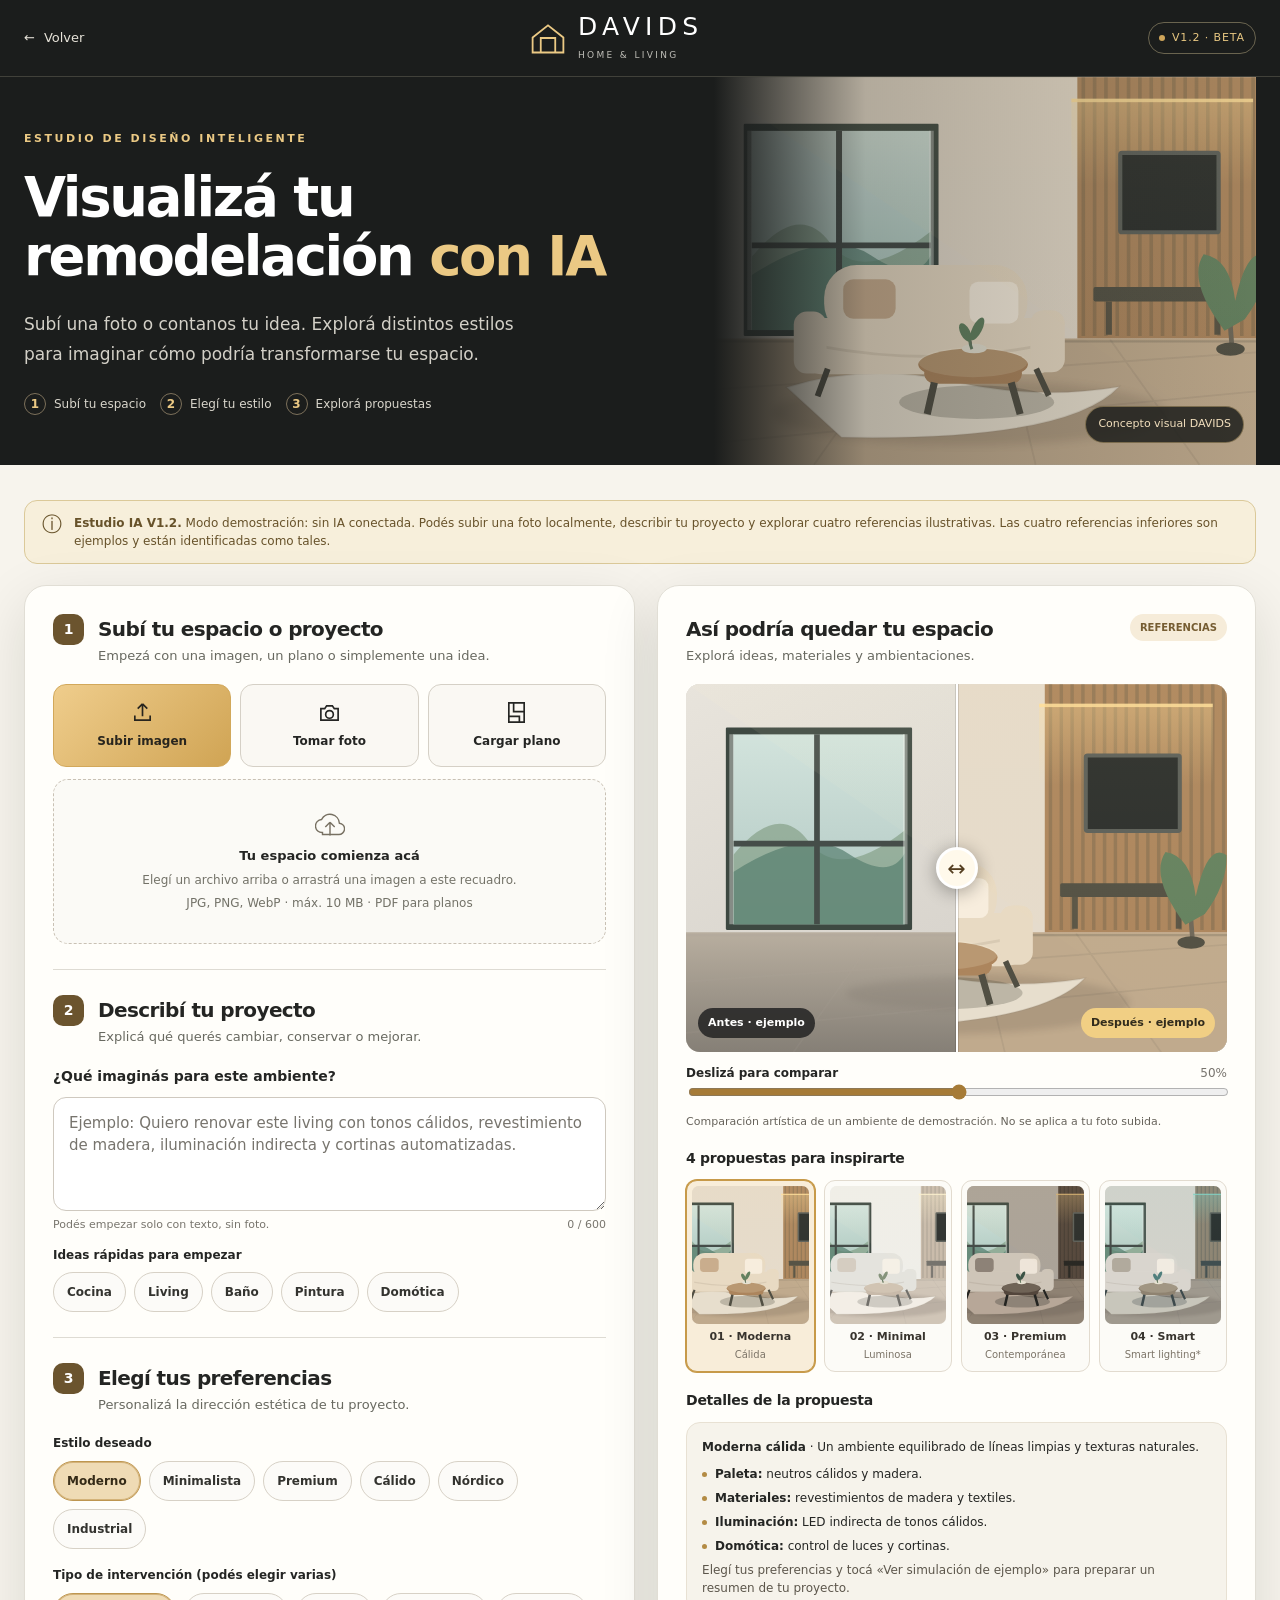
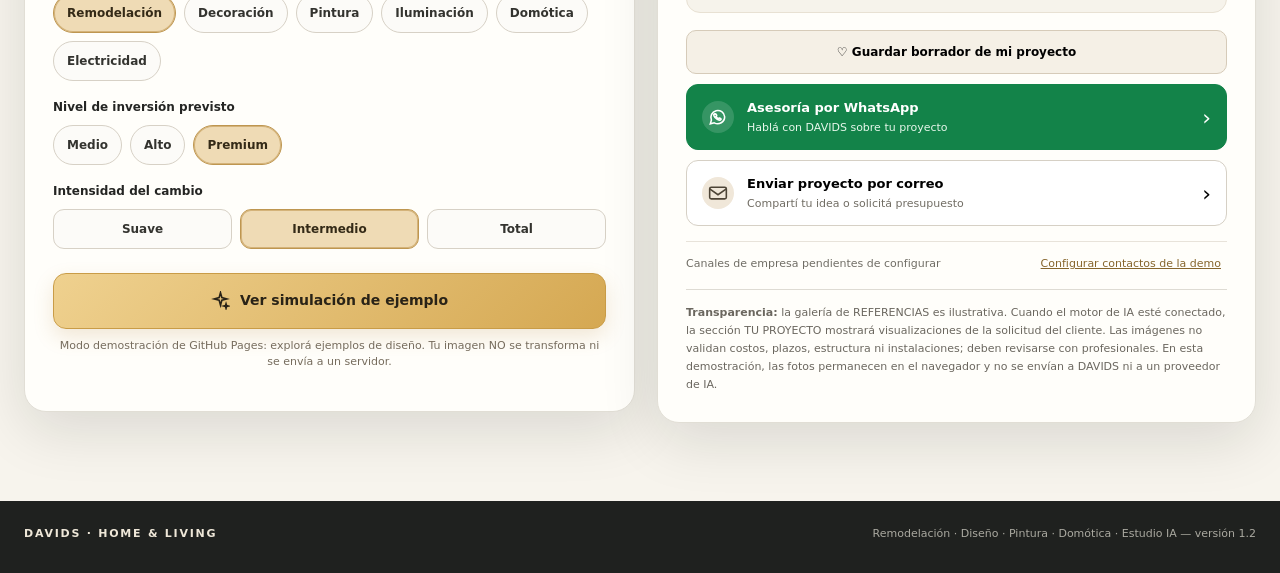
==== estudio-ia.html @ a24ab08e "Deploy DAVIDS Home & Living V1.2 static demo for GitHub Pages" ====
<!doctype html>
<html lang="es-AR">
<head>
  <meta charset="utf-8">
  <meta name="viewport" content="width=device-width,initial-scale=1,viewport-fit=cover">
  <meta name="theme-color" content="#191a19">
  <meta name="description" content="DAVIDS Estudio IA: prototipo interactivo para imaginar la remodelación de tu hogar, con referencias antes y después y consultas personalizadas.">
  <title>DAVIDS · Estudio IA — Visualizá tu remodelación</title>
  <link rel="stylesheet" href="studio-live.css">
  <style>
  :root{--night:#1b1d1c;--night2:#292b29;--gold:#cfa55a;--gold2:#ebc984;--cream:#f7f4ed;--paper:#fffefa;--ink:#242523;--muted:#686960;--line:#dedbd3;--wa:#138349;--radius:20px;--shadow:0 18px 58px rgba(20,21,19,.12)}
  *[hidden]{display:none!important}*{box-sizing:border-box}html{scroll-behavior:smooth;scroll-padding-top:90px}body{margin:0;background:var(--cream);color:var(--ink);font:15px/1.5 ui-sans-serif,system-ui,-apple-system,"Segoe UI",sans-serif}h1,h2,h3,h4,p{margin-top:0}h1,h2{line-height:1.1;letter-spacing:-.042em}button,input,textarea{font:inherit}button{cursor:pointer}button:disabled{opacity:.5;cursor:not-allowed}a{color:inherit}img{max-width:100%}*:focus-visible{outline:3px solid #a7752b;outline-offset:3px}.skip{position:absolute;left:12px;top:-90px;background:#fff;padding:10px;z-index:200}.skip:focus{top:10px}.shell{width:min(1400px,calc(100% - 48px));margin:0 auto}.top{background:var(--night);color:#fff;border-bottom:1px solid #41413a;position:relative;z-index:12}.top-inner{display:flex;justify-content:space-between;align-items:center;gap:24px;min-height:76px}.back{display:inline-flex;align-items:center;gap:9px;color:#e7e3d9;text-decoration:none;font-size:13px;min-height:44px}.back:hover{color:#fff}.wordmark{display:flex;align-items:center;gap:11px}.wordmark svg{width:38px;fill:none;stroke:var(--gold2);stroke-width:2}.wordmark strong{font-size:25px;letter-spacing:.21em;line-height:1;font-weight:500}.wordmark small{display:block;font-size:9px;letter-spacing:.26em;margin-top:7px;color:#bfbeb8}.status{display:flex;align-items:center;gap:7px;font-size:11px;letter-spacing:.08em;text-transform:uppercase;border:1px solid #6a644f;border-radius:100px;padding:7px 10px;color:#e9c882}.status i{width:6px;height:6px;border-radius:50%;background:var(--gold)}
  .hero{background:var(--night);color:#fff;overflow:hidden}.hero-grid{min-height:315px;display:grid;grid-template-columns:minmax(0,1fr) minmax(330px,.82fr);align-items:stretch;gap:30px}.hero-copy{padding:54px 0 50px;position:relative;z-index:1}.eyebrow{font-size:11px;font-weight:750;letter-spacing:.23em;text-transform:uppercase;color:var(--gold2);margin:0 0 20px}.hero h1{font-size:clamp(38px,4.25vw,68px);font-weight:700;max-width:740px;margin:0 0 23px}.hero h1 span{color:var(--gold2)}.hero p.lead{font-size:17px;line-height:1.75;max-width:530px;color:#d3d0c7;margin-bottom:23px}.hero-steps{display:flex;gap:14px;flex-wrap:wrap;color:#d9d6cc;font-size:12px}.hero-steps span{display:inline-flex;align-items:center;gap:8px}.hero-steps b{width:22px;height:22px;display:inline-grid;place-items:center;border:1px solid #7d715b;border-radius:50%;color:var(--gold2)}.hero-art{position:relative;min-height:290px;isolation:isolate}.hero-art::before{content:"";position:absolute;inset:0;background:linear-gradient(90deg,var(--night) 0%,rgba(27,29,28,.2) 28%,transparent 100%);z-index:2;pointer-events:none}.hero-art img{width:100%;height:100%;object-fit:cover;display:block;opacity:.93}.hero-art-label{z-index:3;position:absolute;right:12px;bottom:22px;background:rgba(29,30,28,.85);padding:9px 12px;font-size:11px;color:#f2dfbd;border:1px solid rgba(235,201,132,.4);border-radius:50px}
  .main{padding:35px 0 78px}.demo-strip{display:flex;gap:12px;align-items:flex-start;border:1px solid #dbc999;background:#f7efdb;padding:13px 17px;border-radius:13px;font-size:12px;color:#67522a;margin-bottom:21px}.demo-strip strong{display:inline}.demo-strip .icon{font-size:20px;line-height:1}.board{display:grid;grid-template-columns:minmax(0,1.01fr) minmax(0,.99fr);align-items:start;gap:22px}.panel{background:var(--paper);border:1px solid #e1ded5;border-radius:22px;box-shadow:var(--shadow);padding:28px}.panel-head{display:flex;align-items:flex-start;gap:14px;margin-bottom:19px}.step-no{width:31px;height:31px;border-radius:10px;background:#6b542e;color:#fff;display:grid;place-items:center;font-size:14px;font-weight:750;flex:none}.panel-title{font-size:20px;line-height:1.2;letter-spacing:-.03em;margin:3px 0 5px}.muted{color:var(--muted);font-size:13px}.section-separator{border:0;border-top:1px solid var(--line);margin:25px 0}.field-label{font-weight:750;display:block;margin:0 0 10px;font-size:14px}.upload-actions{display:grid;grid-template-columns:repeat(3,minmax(0,1fr));gap:9px}.up{position:relative;display:flex;flex-direction:column;justify-content:center;align-items:center;gap:8px;padding:14px 8px;min-height:83px;border:1px solid #d5d0c6;border-radius:13px;background:#faf8f3;font-size:12px;font-weight:700;text-align:center;cursor:pointer}.up svg{width:23px;height:23px;stroke:currentColor;fill:none;stroke-width:1.75}.up.primary{background:linear-gradient(135deg,#efcd8c,#d0a454);border-color:#d2a85a;color:#28251e}.up:hover{border-color:#ab8b52;box-shadow:0 2px 12px rgba(108,80,42,.12)}.visually-hidden{position:absolute!important;width:1px;height:1px;padding:0;margin:-1px;border:0;overflow:hidden;clip:rect(0,0,0,0);white-space:nowrap}.file-spot{margin-top:12px;display:flex;align-items:center;justify-content:center;flex-direction:column;min-height:165px;border:1.5px dashed #c9c1b4;border-radius:15px;background:#fbfaf6;position:relative;overflow:hidden;text-align:center;padding:18px;gap:5px}.file-spot.drag{background:#f7ecd1;border-color:#b18b4a}.file-spot svg{width:30px;height:30px;stroke:#777062;fill:none;stroke-width:1.5}.file-spot strong{font-size:13px}.file-spot span{font-size:12px;color:#737268}.file-spot.has-image{padding:0;max-height:270px}.file-spot img{width:100%;height:100%;min-height:165px;max-height:270px;object-fit:contain;background:#ede8dc}.image-tools{display:flex;gap:10px;margin-top:9px;flex-wrap:wrap}.link-btn{background:none;border:0;padding:5px 0;text-decoration:underline;text-underline-offset:3px;font-size:12px;color:#6e542a}.file-note{font-size:12px;color:#4e6452;overflow-wrap:anywhere;margin-top:8px}.brief textarea{display:block;width:100%;min-height:114px;resize:vertical;border:1px solid #cfc9bf;border-radius:13px;padding:14px 15px;background:#fff;color:#272723}.brief textarea::placeholder{color:#77746d}.textarea-foot{display:flex;justify-content:space-between;gap:10px;margin-top:6px;color:#78756d;font-size:11px}.chips{display:flex;flex-wrap:wrap;gap:8px}.chip{border:1px solid #d7d1c6;background:#fcfbf8;color:#33332f;border-radius:99px;min-height:40px;padding:8px 13px;font-size:12px;font-weight:650;transition:background .15s ease,border .15s ease}.chip:hover{border-color:#ba9558}.chip[aria-pressed="true"]{border-color:#be9650;background:#efdbb5;color:#342a17;box-shadow:inset 0 0 0 1px #d4b37a}.suggest{margin:13px 0 0}.suggest p{font-size:12px;font-weight:700;margin:0 0 8px}.options-field{margin-top:17px}.options-field:first-of-type{margin-top:0}.label-mini{display:block;font-size:12px;font-weight:750;margin-bottom:9px}.intensity{display:grid;grid-template-columns:repeat(3,minmax(0,1fr));gap:8px}.intensity .chip{border-radius:11px}.action-cta{display:flex;align-items:center;justify-content:center;gap:10px;width:100%;margin-top:24px;min-height:56px;background:linear-gradient(135deg,#efd18f 0%,#d5a852 100%);border:1px solid #c99c47;border-radius:13px;color:#292317;font-size:14px;font-weight:850;box-shadow:0 8px 20px rgba(179,130,53,.18)}.action-cta:hover{filter:brightness(1.035)}.action-cta svg{width:19px;height:19px;stroke:currentColor;fill:none;stroke-width:2}.below-cta{font-size:11px;color:#766c5d;text-align:center;margin:9px 0 0}.form-alert{font-size:12px;color:#994c31;margin:10px 0 0;min-height:0}.right-col{position:relative}.results{position:sticky;top:18px}.results .panel-head{justify-content:space-between}.result-tag{font-size:10px;font-weight:750;color:#765d32;background:#f6ecd9;padding:6px 10px;border-radius:90px;white-space:nowrap}.compare{--split:50%;position:relative;height:auto;aspect-ratio:1.47;background:#cfcac1;border-radius:14px;overflow:hidden;user-select:none;touch-action:pan-y}.compare img{width:100%;height:100%;object-fit:cover;position:absolute;inset:0}.compare img.after{clip-path:inset(0 0 0 var(--split))}.compare .line{position:absolute;inset:0 auto 0 var(--split);width:2px;background:#fff;transform:translateX(-1px);box-shadow:0 0 0 1px rgba(0,0,0,.12)}.compare .knob{width:42px;height:42px;border:3px solid #fff;background:#fff9eb;color:#543e20;border-radius:50%;display:grid;place-items:center;position:absolute;top:50%;left:var(--split);transform:translate(-50%,-50%);font-size:22px;box-shadow:0 3px 18px #0005;pointer-events:none}.compare .tag{position:absolute;bottom:14px;z-index:2;font-size:11px;font-weight:750;padding:7px 10px;border-radius:40px;background:#242424dd;color:white}.compare .tag.before{left:12px}.compare .tag.aftertag{right:12px;background:#f1cf84;color:#312b1c}.range-label{font-size:12px;font-weight:750;display:flex;justify-content:space-between;margin-top:12px}.range-label span{font-weight:450;color:#77736d}.range{width:100%;accent-color:#a67b37;cursor:ew-resize}.samples-note{font-size:11px;color:#67635b;margin:7px 0 18px}.variants{display:grid;grid-template-columns:repeat(4,minmax(0,1fr));gap:9px}.variant{padding:5px 5px 9px;background:#fcfbf7;border:1.5px solid #e2dbcf;border-radius:11px;min-width:0;cursor:pointer;text-align:center;color:#38342e}.variant[aria-pressed="true"]{border-color:#c79a49;background:#f8edd9;box-shadow:0 0 0 1px #c79a49}.variant img{width:100%;aspect-ratio:1.3;object-fit:cover;border-radius:7px;display:block;margin-bottom:7px}.variant strong{display:block;font-size:11px;line-height:1.1}.variant small{display:block;font-size:10px;color:#7c7468;margin-top:4px}.subhead{margin:18px 0 11px;font-size:14px;font-weight:800;letter-spacing:-.02em}.detailbox{background:#f6f3eb;border:1px solid #e8e1d3;border-radius:14px;padding:15px}.detailbox p{font-size:12px;margin:0 0 8px}.detailbox p:last-child{margin-bottom:0}.detailbox b{font-weight:800}.detailbox ul{list-style:none;padding:0;margin:9px 0 0}.detailbox li{display:flex;gap:8px;font-size:12px;margin:6px 0}.detailbox li i{width:5px;height:5px;background:#b38b44;border-radius:50%;margin-top:7px;flex:none}.summary{font-size:12px;line-height:1.5;color:#5c564b;margin:9px 0 0;white-space:pre-wrap;overflow-wrap:anywhere}.stacked-cta{display:grid;gap:10px;margin-top:17px}.contact-link{display:flex;align-items:center;text-align:left;justify-content:space-between;width:100%;border:1px solid #d6d0c5;border-radius:12px;background:#fff;padding:13px 15px;text-decoration:none;min-height:59px;gap:12px}.contact-link .left{display:flex;align-items:center;gap:13px}.contact-link .circle{width:32px;height:32px;flex:none;display:grid;place-items:center;border-radius:50%;background:#f0e7d9;color:#4d4436}.contact-link .circle svg{width:20px;height:20px;stroke:currentColor;fill:none;stroke-width:1.9}.contact-link strong{font-size:13px;display:block}.contact-link small{display:block;color:#716d64;font-size:11px;margin-top:2px}.contact-link .arrow{font-size:22px}.contact-link.whatsapp{background:var(--wa);color:white;border-color:var(--wa)}.contact-link.whatsapp .circle{background:#ffffff26;color:#fff}.contact-link.whatsapp small{color:#e7f7eb}.contact-link:hover{filter:brightness(.98)}.save-btn{display:flex;align-items:center;justify-content:center;min-height:44px;background:#f5f0e6;border:1px solid #d6cbb9;border-radius:10px;font-size:12px;font-weight:750}.save-btn:hover{background:#eee7d9}.legal{font-size:11px;line-height:1.65;color:#6b675f;margin:15px 0 0;padding-top:14px;border-top:1px solid var(--line)}.contact-prompt{border-top:1px solid #e8e3da;margin-top:15px;padding-top:13px;display:flex;justify-content:space-between;gap:10px;align-items:center}.contact-prompt span{font-size:11px;color:#706d65}.contact-prompt button{border:0;background:none;color:#86652c;text-decoration:underline;font-size:11px;white-space:nowrap}.footer{background:#1f211f;color:#aaa9a0;padding:25px 0 30px}.footer .shell{display:flex;align-items:center;justify-content:space-between;gap:15px;font-size:11px}.footer strong{color:#eee7d8;letter-spacing:.16em}.mcta{display:none}.toast{position:fixed;bottom:24px;left:50%;transform:translateX(-50%);background:#202321;color:#fff;box-shadow:0 10px 38px #0003;z-index:90;border-radius:10px;padding:13px 18px;font-size:12px;max-width:min(440px,90vw)}.toast[hidden]{display:none}.modal{width:min(490px,calc(100vw - 32px));border:0;border-radius:20px;box-shadow:0 30px 90px #0007;padding:28px;background:#fffdf8;color:#292925}.modal::backdrop{background:rgba(10,10,10,.65)}.modal h2{font-size:23px;margin-bottom:10px}.modal p{font-size:13px;color:#625f58}.modal label{display:block;font-size:12px;font-weight:700;margin-top:15px}.modal input{width:100%;padding:11px 12px;border:1px solid #c9c2b8;border-radius:9px;margin-top:6px;min-height:44px}.modal-actions{display:flex;justify-content:flex-end;gap:10px;margin-top:20px}.modal-actions button{border:1px solid #d5cfbf;background:#fff;padding:10px 14px;border-radius:9px;min-height:44px}.modal-actions .confirm{background:#252822;color:white;border-color:#252822}.dialog-error{min-height:18px;color:#ab392f!important;font-size:12px!important;margin:7px 0 0}
  @media(min-width:1200px){.results{top:22px}}
  @media(max-width:1050px){.shell{width:min(100% - 36px,940px)}.hero-grid{grid-template-columns:minmax(0,1.2fr) minmax(250px,.8fr)}.board{grid-template-columns:minmax(0,1fr) minmax(0,1fr);gap:14px}.panel{padding:20px}.upload-actions{gap:6px}.up{padding:10px 4px}.variants{gap:5px}.variant strong{font-size:10px}}
  @media(max-width:780px){.top-inner{min-height:68px}.wordmark strong{font-size:20px}.wordmark svg{width:30px}.status{font-size:9px}.hero-grid{grid-template-columns:minmax(0,1fr);gap:0;position:relative;min-height:345px}.hero-copy{padding:43px 0 31px;max-width:550px;min-height:315px}.hero-art{position:absolute;inset:0 -24px 0 31%;opacity:.24}.hero-art::before{background:linear-gradient(90deg,#1b1d1c 0%,rgba(27,29,28,.08) 65%)}.hero-art-label{display:none}.hero h1{font-size:clamp(37px,8vw,53px)}.hero p.lead{font-size:15px;max-width:450px}.board{grid-template-columns:1fr}.results{position:static}.panel{padding:22px}.main{padding-top:21px}.file-spot{min-height:140px}}
  @media(max-width:460px){.shell{width:calc(100% - 26px)}.top-inner{gap:8px}.back{font-size:11px;gap:4px}.back span{display:none}.wordmark strong{font-size:18px;letter-spacing:.14em}.wordmark small{font-size:7px}.wordmark svg{width:28px}.status{padding:6px 7px}.hero-grid{min-height:300px}.hero-copy{padding:33px 0 23px;min-height:300px}.hero h1{font-size:39px;max-width:330px;margin-bottom:16px}.hero p.lead{font-size:13px;line-height:1.65;max-width:300px}.hero-steps{font-size:10px;gap:8px}.hero-steps b{width:19px;height:19px}.hero-art{inset:0 -20px 0 22%;opacity:.18}.panel{padding:17px;border-radius:17px}.panel-title{font-size:18px}.up{font-size:10.5px;min-height:73px}.up svg{width:20px;height:20px}.chip{font-size:11.5px;padding:8px 12px}.variants{grid-template-columns:repeat(4,1fr)}.variant{padding:4px 3px 7px}.variant strong{font-size:9px;letter-spacing:-.02em}.variant small{font-size:9px}.compare{aspect-ratio:1.36}.mcta{display:flex;position:fixed;z-index:31;bottom:0;left:0;right:0;background:#fcfaf5;box-shadow:0 -5px 26px #0002;border-top:1px solid #e4ded2;padding:10px max(13px,env(safe-area-inset-left)) calc(10px + env(safe-area-inset-bottom));gap:10px}.mcta button{flex:1;border-radius:10px;min-height:46px;display:flex;align-items:center;justify-content:center;gap:8px;font-size:12px;font-weight:800;border:1px solid #d1c8b9;background:#fff}.mcta button:first-child{background:#118447;border-color:#118447;color:white}.main{padding-bottom:128px}.footer{padding-bottom:100px}.footer .shell{display:block}.footer span{display:block;margin-top:7px}}
  @media(prefers-reduced-motion:reduce){*,*::before,*::after{scroll-behavior:auto!important;transition:none!important;animation:none!important}}
  </style>
</head>
<body>
<a class="skip" href="#contenido">Saltar al contenido</a>
<header class="top"><div class="shell top-inner">
  <a href="./index.html" class="back" aria-label="Volver a DAVIDS inicio">← <span>Volver</span></a>
  <div class="wordmark" aria-label="DAVIDS Home & Living"><svg viewBox="0 0 42 42" aria-hidden="true"><path d="M4 20.5 21 7l17 13.5V37H4Z"/><path d="M29 37V21H13v16"/></svg><div><strong>DAVIDS</strong><small>HOME & LIVING</small></div></div>
  <span class="status"><i></i> V1.2 · BETA</span>
</div></header>
<section class="hero" aria-labelledby="hero-title"><div class="shell hero-grid">
  <div class="hero-copy"><p class="eyebrow">Estudio de diseño inteligente</p><h1 id="hero-title">Visualizá tu remodelación <span>con IA</span></h1><p class="lead">Subí una foto o contanos tu idea. Explorá distintos estilos para imaginar cómo podría transformarse tu espacio.</p><div class="hero-steps"><span><b>1</b> Subí tu espacio</span><span><b>2</b> Elegí tu estilo</span><span><b>3</b> Explorá propuestas</span></div></div>
  <div class="hero-art"><img id="hero-room" alt="Ilustración conceptual de un living remodelado" width="950" height="650"><span class="hero-art-label">Concepto visual DAVIDS</span></div>
</div></section>
<main id="contenido" class="shell main">
  <div class="demo-strip" role="note"><span class="icon" aria-hidden="true">ⓘ</span><div><strong>Estudio IA V1.2.</strong> <span id="service-state">Comprobando si el motor de generación está disponible…</span> Las cuatro referencias inferiores son ejemplos y están identificadas como tales.</div></div>
  <div class="board">
   <section class="panel" aria-labelledby="upload-title">
    <div class="panel-head"><span class="step-no">1</span><div><h2 class="panel-title" id="upload-title">Subí tu espacio o proyecto</h2><p class="muted" style="margin:0">Empezá con una imagen, un plano o simplemente una idea.</p></div></div>
    <div class="upload-actions">
      <label class="up primary" for="file-photo"><svg viewBox="0 0 24 24" aria-hidden="true"><path d="M12 16V3m0 0L7 8m5-5 5 5M4 15v5h16v-5"/></svg>Subir imagen</label>
      <label class="up" for="file-camera"><svg viewBox="0 0 24 24" aria-hidden="true"><path d="M3 8h4l2-3h6l2 3h4v12H3z"/><circle cx="12" cy="14" r="4"/></svg>Tomar foto</label>
      <label class="up" for="file-plan"><svg viewBox="0 0 24 24" aria-hidden="true"><path d="M4 2v20h16V2H4zM9 2v9h11M4 16h11v6"/></svg>Cargar plano</label>
    </div>
    <input class="visually-hidden" type="file" id="file-photo" accept="image/jpeg,image/png,image/webp,image/heic,image/heif">
    <input class="visually-hidden" type="file" id="file-camera" accept="image/*" capture="environment">
    <input class="visually-hidden" type="file" id="file-plan" accept="application/pdf,image/*">
    <div class="file-spot" id="file-spot" aria-live="polite"><svg viewBox="0 0 32 32" aria-hidden="true"><path d="M8 23a7 7 0 0 1-.9-14A10 10 0 0 1 26 13a6 6 0 0 1-1 12H8Z"/><path d="M16 26V12m0 0-5 5m5-5 5 5"/></svg><strong>Tu espacio comienza acá</strong><span>Elegí un archivo arriba o arrastrá una imagen a este recuadro.</span><span>JPG, PNG, WebP · máx. 10 MB · PDF para planos</span></div>
    <div class="image-tools" id="image-tools" hidden><button type="button" class="link-btn" id="clear-file">Quitar archivo</button></div><p class="file-note" id="file-note" aria-live="polite"></p>
    <hr class="section-separator">
    <div class="panel-head"><span class="step-no">2</span><div><h2 class="panel-title" id="brief-title">Describí tu proyecto</h2><p class="muted" style="margin:0">Explicá qué querés cambiar, conservar o mejorar.</p></div></div>
    <div class="brief"><label for="project-text" class="field-label">¿Qué imaginás para este ambiente?</label><textarea id="project-text" maxlength="600" placeholder="Ejemplo: Quiero renovar este living con tonos cálidos, revestimiento de madera, iluminación indirecta y cortinas automatizadas."></textarea><div class="textarea-foot"><span>Podés empezar solo con texto, sin foto.</span><span id="char-count">0 / 600</span></div></div>
    <div class="suggest"><p>Ideas rápidas para empezar</p><div class="chips" id="ideas"><button class="chip" type="button" data-idea="Quiero renovar mi cocina con mejores materiales y terminaciones.">Cocina</button><button class="chip" type="button" data-idea="Quiero transformar mi living en un espacio elegante y cálido.">Living</button><button class="chip" type="button" data-idea="Quiero modernizar el baño con revestimientos y nueva iluminación.">Baño</button><button class="chip" type="button" data-idea="Quiero repintar el ambiente y elegir una paleta más sofisticada.">Pintura</button><button class="chip" type="button" data-idea="Quiero integrar iluminación inteligente, cortinas y controles de domótica.">Domótica</button></div></div>
    <hr class="section-separator">
    <div class="panel-head"><span class="step-no">3</span><div><h2 class="panel-title" id="prefs-title">Elegí tus preferencias</h2><p class="muted" style="margin:0">Personalizá la dirección estética de tu proyecto.</p></div></div>
    <div class="options-field"><span class="label-mini" id="style-label">Estilo deseado</span><div class="chips" id="styles" role="group" aria-labelledby="style-label"><button class="chip" type="button" data-value="Moderno" aria-pressed="true">Moderno</button><button class="chip" type="button" data-value="Minimalista" aria-pressed="false">Minimalista</button><button class="chip" type="button" data-value="Premium" aria-pressed="false">Premium</button><button class="chip" type="button" data-value="Cálido" aria-pressed="false">Cálido</button><button class="chip" type="button" data-value="Nórdico" aria-pressed="false">Nórdico</button><button class="chip" type="button" data-value="Industrial" aria-pressed="false">Industrial</button></div></div>
    <div class="options-field"><span class="label-mini" id="intervention-label">Tipo de intervención (podés elegir varias)</span><div class="chips" id="interventions" role="group" aria-labelledby="intervention-label"><button class="chip" type="button" aria-pressed="true">Remodelación</button><button class="chip" type="button" aria-pressed="false">Decoración</button><button class="chip" type="button" aria-pressed="false">Pintura</button><button class="chip" type="button" aria-pressed="false">Iluminación</button><button class="chip" type="button" aria-pressed="false">Domótica</button><button class="chip" type="button" aria-pressed="false">Electricidad</button></div></div>
    <div class="options-field"><span class="label-mini" id="budget-label">Nivel de inversión previsto</span><div class="chips" id="budgets" role="group" aria-labelledby="budget-label"><button class="chip" type="button" aria-pressed="false">Medio</button><button class="chip" type="button" aria-pressed="false">Alto</button><button class="chip" type="button" aria-pressed="true">Premium</button></div></div>
    <div class="options-field"><span class="label-mini" id="intensity-label">Intensidad del cambio</span><div class="intensity" id="intensities" role="group" aria-labelledby="intensity-label"><button class="chip" type="button" aria-pressed="false">Suave</button><button class="chip" type="button" aria-pressed="true">Intermedio</button><button class="chip" type="button" aria-pressed="false">Total</button></div></div>
    <div class="live-controls" id="live-controls" hidden>
       <div class="live-options"><label for="num-variants" class="field-label">Cantidad de conceptos a generar</label><select id="num-variants" aria-describedby="generation-cost"><option value="1">1 propuesta</option><option value="2" selected>2 propuestas</option><option value="3">3 propuestas</option><option value="4">4 propuestas</option></select><p class="muted" id="generation-cost">Cada propuesta genera un consumo facturable de IA. Máximo 4.</p></div>
       <label class="consent-option"><input id="preserve" type="checkbox" checked> Conservar paredes, puertas, ventanas y distribución del espacio.</label>
       <label class="consent-option"><input id="ai-consent" type="checkbox"> Acepto que mi foto o descripción se envíe al servicio de IA para crear visualizaciones conceptuales. Las imágenes no se almacenan en DAVIDS.</label>
      </div>
      <button class="action-cta" type="button" id="generate"><svg viewBox="0 0 24 24" aria-hidden="true"><path d="m12 2 1.7 6.3L20 10l-6.3 1.7L12 18l-1.7-6.3L4 10l6.3-1.7L12 2zm7 14 .7 2.3L22 19l-2.3.7L19 22l-.7-2.3L16 19l2.3-.7L19 16z"/></svg>Ver simulación de ejemplo</button>
    <p class="below-cta" id="mode-hint">Mientras no haya un motor habilitado, este botón solo muestra ejemplos de diseño.</p><div id="generation-status" class="generation-status" role="status" aria-live="polite"></div><button type="button" class="cancel-generation" id="cancel-generation" hidden>Cancelar generación</button><p class="form-alert" id="form-alert" role="alert"></p>
   </section>
   <aside class="right-col" aria-label="Propuestas de diseño de DAVIDS">
    <section class="panel live-result" id="ai-result-panel" aria-labelledby="ai-result-title" hidden>
     <div class="panel-head live-head"><div><p class="eyebrow live-eyebrow">TU PROYECTO, VISUALIZADO</p><h2 class="panel-title" id="ai-result-title">Propuesta creada con IA</h2><p class="muted">Visualización conceptual basada en tu solicitud. Revisá su viabilidad con el equipo DAVIDS.</p></div><span class="result-tag live-tag">GENERACIÓN IA</span></div>
     <div class="live-compare" id="live-compare" hidden><img id="real-before" alt="Fotografía original del ambiente"/><img class="live-after" id="real-after" alt="Propuesta conceptual para el ambiente"/><span class="live-line" aria-hidden="true"></span><span class="live-knob" aria-hidden="true">↔</span><span class="tag before">Tu foto</span><span class="tag aftertag">Idea IA</span></div>
     <div class="live-single" id="live-single" hidden><img id="real-only" alt="Diseño conceptual generado desde la descripción"/></div>
     <label id="live-range-label" class="range-label" for="live-range" hidden>Compará tu foto y el concepto <span id="live-range-val">50%</span></label><input class="range" type="range" id="live-range" min="0" max="100" value="50" hidden>
     <div class="live-gallery" id="live-gallery" aria-label="Variantes generadas"></div>
     <div class="live-actions"><a id="download-render" class="download-render" download="DAVIDS-propuesta.png" href="#" hidden>↓ Descargar propuesta</a><button id="reset-renders" type="button" class="link-btn">Borrar resultados de esta pantalla</button></div>
     <p class="legal">La IA puede alterar proporciones o inventar elementos. Este render es ilustrativo; no constituye un plano técnico ni una propuesta de obra aprobada.</p>
    </section>
    <section class="panel results" id="resultados" aria-labelledby="result-title">
      <div class="panel-head"><div><h2 class="panel-title" id="result-title">Así podría quedar tu espacio</h2><p class="muted" style="margin:0">Explorá ideas, materiales y ambientaciones.</p></div><span class="result-tag">REFERENCIAS</span></div>
      <div class="compare" id="compare"><img id="before-room" alt="Ejemplo ilustrado de ambiente sin renovar" width="950" height="650"><img class="after" id="after-room" alt="Ejemplo ilustrado de una propuesta de remodelación" width="950" height="650"><span class="line" aria-hidden="true"></span><span class="knob" aria-hidden="true">↔</span><span class="tag before">Antes · ejemplo</span><span class="tag aftertag">Después · ejemplo</span></div>
      <label class="range-label" for="comparison">Deslizá para comparar <span id="range-value">50%</span></label><input class="range" type="range" id="comparison" min="5" max="95" value="50" aria-label="Comparar ambiente de referencia antes y después">
      <p class="samples-note">Comparación artística de un ambiente de demostración. No se aplica a tu foto subida.</p>
      <h3 class="subhead">4 propuestas para inspirarte</h3><div class="variants" id="variants"><button type="button" class="variant" aria-pressed="true" data-variant="0"><img class="var-img" alt="Living moderno cálido" width="200" height="138"><strong>01 · Moderna</strong><small>Cálida</small></button><button type="button" class="variant" aria-pressed="false" data-variant="1"><img class="var-img" alt="Living claro y minimalista" width="200" height="138"><strong>02 · Minimal</strong><small>Luminosa</small></button><button type="button" class="variant" aria-pressed="false" data-variant="2"><img class="var-img" alt="Living sofisticado de materiales oscuros" width="200" height="138"><strong>03 · Premium</strong><small>Contemporánea</small></button><button type="button" class="variant" aria-pressed="false" data-variant="3"><img class="var-img" alt="Living con iluminación y domótica" width="200" height="138"><strong>04 · Smart</strong><small>Smart lighting*</small></button></div>
      <h3 class="subhead">Detalles de la propuesta</h3><div class="detailbox" aria-live="polite"><p><strong id="variant-title">Moderna cálida</strong> · <span id="variant-description">Un ambiente equilibrado de líneas limpias y texturas naturales.</span></p><ul id="details"><li><i></i><span><b>Paleta:</b> neutros cálidos y madera.</span></li><li><i></i><span><b>Materiales:</b> revestimientos de madera y textiles.</span></li><li><i></i><span><b>Iluminación:</b> LED indirecta de tonos cálidos.</span></li><li><i></i><span><b>Domótica:</b> control de luces y cortinas.</span></li></ul><p class="summary" id="user-summary">Elegí tus preferencias y tocá «Ver simulación de ejemplo» para preparar un resumen de tu proyecto.</p></div>
      <div class="stacked-cta"><button class="save-btn" type="button" id="save-draft">♡ Guardar borrador de mi proyecto</button><button class="contact-link whatsapp" type="button" id="whatsapp"><span class="left"><span class="circle"><svg viewBox="0 0 24 24" aria-hidden="true"><path d="M20 11.7A8.4 8.4 0 0 1 7.5 19l-4.7 1.2 1.3-4.5A8.3 8.3 0 1 1 20 11.7Z"/><path d="M8.5 8.5c.3-.5.6-.5.9 0l1 1.4c.2.3.1.5-.2.8l-.5.5c.6 1.2 1.6 2.2 2.9 2.8l.6-.6c.2-.2.4-.2.7-.1l1.4.8c.5.3.5.6.2 1-1.1 1.3-2.5.7-4.1-.2-2-.9-3.6-2.6-4.3-4.5-.5-1.1-.2-1.7.4-2.1z"/></svg></span><span><strong>Asesoría por WhatsApp</strong><small>Hablá con DAVIDS sobre tu proyecto</small></span></span><span class="arrow">›</span></button><button class="contact-link" type="button" id="email"><span class="left"><span class="circle"><svg viewBox="0 0 24 24" aria-hidden="true"><rect x="2" y="5" width="20" height="14" rx="2"/><path d="m2 7 10 7 10-7"/></svg></span><span><strong>Enviar proyecto por correo</strong><small>Compartí tu idea o solicitá presupuesto</small></span></span><span class="arrow">›</span></button></div>
      <div class="contact-prompt"><span id="channels-status">Canales de empresa pendientes de configurar</span><button type="button" id="configure">Configurar contactos de la demo</button></div>
      <p class="legal"><strong>Transparencia:</strong> la galería de REFERENCIAS es ilustrativa. Cuando el motor de IA esté conectado, la sección TU PROYECTO mostrará visualizaciones de la solicitud del cliente. Las imágenes no validan costos, plazos, estructura ni instalaciones; deben revisarse con profesionales. En esta demostración, las fotos permanecen en el navegador y no se envían a DAVIDS ni a un proveedor de IA.</p>
   </section></aside>
  </div>
</main>
<footer class="footer"><div class="shell"><strong>DAVIDS · HOME & LIVING</strong><span>Remodelación · Diseño · Pintura · Domótica · Estudio IA — versión 1.2</span></div></footer>
<div class="mcta"><button id="mobile-wa" type="button">✆ WhatsApp</button><button id="mobile-email" type="button">✉ Correo</button></div>
<div class="toast" id="toast" role="status" aria-live="polite" hidden></div>
<dialog class="modal" id="contact-dialog" aria-labelledby="dialog-title"><form id="contact-form" method="dialog"><h2 id="dialog-title">Canales comerciales DAVIDS</h2><p>Para que ambos botones contacten directamente a la empresa, configurá sus datos oficiales. En la demo quedan guardados solo en este navegador, no en un servidor.</p><label for="config-phone">WhatsApp Business (código país, sin + ni espacios)<input id="config-phone" type="tel" inputmode="tel" autocomplete="off" placeholder="Ej.: 54911XXXXXXXX" maxlength="20"></label><label for="config-email">Correo empresarial<input id="config-email" type="email" autocomplete="off" placeholder="contacto@tuempresa.com"></label><p class="dialog-error" id="dialog-error" role="alert"></p><div class="modal-actions"><button type="button" id="cancel-config">Cancelar</button><button type="submit" class="confirm">Guardar contactos</button></div></form></dialog>
<script>
(function(){'use strict';
const $=id=>document.getElementById(id);
const initialContacts={whatsapp:'',email:''}; // Reemplazar por canales oficiales para producción.
let contacts={...initialContacts};try{contacts={...contacts,...JSON.parse(localStorage.getItem('davids-demo-contactos')||'{}')}}catch(e){}
const palette=[
 {title:'Moderna cálida',desc:'Un ambiente equilibrado de líneas limpias y texturas naturales.',wall:'#e5dbcc',wood:'#ac855d',floor:'#c0aa8d',sofa:'#e8dac3',detail:'#514f43',led:'#ffdf9a',carpet:'#e7decd',green:'#63815f',items:['Neutros cálidos, arena y roble','Revestimientos de madera y textiles','Luz indirecta cálida, regulable','Control de luces y cortinas']},
 {title:'Minimalismo luminoso',desc:'Blancos quebrados, pocos elementos y sensación de amplitud.',wall:'#efeee9',wood:'#c8baaa',floor:'#d0c5b7',sofa:'#e4e3dd',detail:'#716f6a',led:'#fdf2cf',carpet:'#f3eee6',green:'#86947c',items:['Marfil, piedra y gris suave','Madera clara y superficies continuas','Luz natural y perfiles LED ocultos','Escenas simples de iluminación']},
 {title:'Premium contemporánea',desc:'Contrastes profundos, piedra y una ambientación sofisticada.',wall:'#aaa39a',wood:'#53463c',floor:'#8f8273',sofa:'#cec5b8',detail:'#242421',led:'#d8b475',carpet:'#b7a798',green:'#3c5446',items:['Grafito, taupe y bronce','Piedra, metal cepillado y madera oscura','Apliques puntuales y luz de acento','Control central de escenas y clima']},
 {title:'Smart living',desc:'Una estética refinada con capas de iluminación automatizable.',wall:'#d5d2cb',wood:'#8f8371',floor:'#9f998e',sofa:'#d9d5ce',detail:'#3e4a4c',led:'#84d4c6',carpet:'#c8c6bb',green:'#507f7d',items:['Grises cálidos y petróleo','Paneles acústicos y acabados técnicos','Tiras LED regulables y escenas','Automatización de iluminación y cortinas']}
];
function roomSvg(idx,before=false){const p=palette[idx]||palette[0];const W=950,H=650;
const wall=before?'#e8e4dc':p.wall, floor=before?'#b8ae9f':p.floor, trim=before?'#c5bbb0':p.wood, sky=before?'#b0c7c2':'#a5c2b8';
const line=before?'#aba49b':p.detail;
return `<svg xmlns="http://www.w3.org/2000/svg" viewBox="0 0 ${W} ${H}" role="img">
<defs><linearGradient id="wall" x2="0.9" y2="1"><stop stop-color="${wall}"/><stop offset="1" stop-color="${before?'#d5d1ca':p.wall}"/></linearGradient><linearGradient id="glass" x2="0" y2="1"><stop stop-color="#d2e3dc"/><stop offset="1" stop-color="${sky}"/></linearGradient><linearGradient id="fl" x2="0" y2="1"><stop stop-color="${floor}"/><stop offset="1" stop-color="${before?'#857f76':p.floor}"/></linearGradient><linearGradient id="light" x2="0" y2="1"><stop stop-color="${before?'#fff2ce':p.led}" stop-opacity=".5"/><stop offset="1" stop-color="${before?'#fff2ce':p.led}" stop-opacity="0"/></linearGradient><filter id="shadow"><feGaussianBlur stdDeviation="7"/></filter></defs>
<rect width="950" height="650" fill="url(#wall)"/><path d="M0 0H950V439H0Z" fill="url(#wall)"/><path d="M0 438H950V650H0Z" fill="url(#fl)"/><path d="M0 443H950" stroke="${line}" opacity=".23" stroke-width="4"/>
<path d="M0 525L950 460M0 615L950 525M188 650L337 440M560 650L510 440M835 650L685 440" stroke="${line}" stroke-opacity=".10" stroke-width="3"/>
<rect x="70" y="78" width="327" height="356" rx="2" fill="#3d4841"/><rect x="83" y="90" width="301" height="334" fill="url(#glass)"/>
<path d="M83 302Q162 206 215 278T385 258V424H83Z" fill="#829d83" opacity=".65"/><path d="M83 332Q210 250 284 299T384 299V424H83Z" fill="#587f70" opacity=".7"/>
<path d="M230 90V424M83 282H384" stroke="#454d49" stroke-width="10"/><path d="M80 90V424M385 90V424" stroke="#eff2ee" stroke-opacity=".4" stroke-width="8"/>
${before?`<rect x="605" y="170" width="236" height="171" rx="4" fill="#efece5" stroke="#c2b9ac" stroke-width="7"/><path d="M658 301L715 225 762 258 786 236" fill="none" stroke="#d7cfbf" stroke-width="11"/><ellipse cx="530" cy="546" rx="250" ry="30" fill="#685f56" opacity=".15" filter="url(#shadow)"/><rect x="480" y="363" width="355" height="26" fill="#c3b7a5"/><path d="M499 385V485M814 385V485" stroke="#9c9385" stroke-width="10"/><path d="M0 0H950V650" fill="url(#light)" opacity=".18"/>`:''}
${before?'':`
<rect x="630" y="0" width="320" height="438" fill="${p.wood}"/><g stroke="${p.detail}" stroke-opacity=".28" stroke-width="6">${Array.from({length:17},(_,j)=>`<path d="M${640+j*19} 0V434"/>`).join('')}</g>
<rect x="620" y="36" width="305" height="6" fill="${p.led}" opacity=".87"/><path d="M620 42H925V180H620Z" fill="url(#light)" opacity=".64"/><rect x="702" y="127" width="165" height="133" rx="3" fill="#282c2b" stroke="#5a5e59" stroke-width="7"/>
<rect x="657" y="352" width="233" height="24" rx="3" fill="${p.detail}"/><path d="M683 376v56m182-56v56" stroke="${p.detail}" stroke-width="10" opacity=".9"/>
<ellipse cx="449" cy="563" rx="331" ry="54" fill="#302b26" opacity=".13" filter="url(#shadow)"/>
<path d="M142 520Q276 478 420 510T700 519Q613 611 234 604Z" fill="${p.carpet}" stroke="#8c8072" stroke-opacity=".18" stroke-width="3"/>
<rect x="205" y="315" width="341" height="120" rx="55" fill="${p.sofa}"/><rect x="169" y="404" width="422" height="94" rx="30" fill="${p.sofa}"/><path d="M196 451q190 35 365 0" stroke="#615344" stroke-width="5" opacity=".12" fill="none"/><rect x="154" y="393" width="55" height="104" rx="22" fill="${p.sofa}"/><rect x="551" y="391" width="58" height="104" rx="22" fill="${p.sofa}"/>
<rect x="237" y="339" width="88" height="66" rx="17" fill="${p.wood}" opacity=".52"/><rect x="449" y="343" width="82" height="70" rx="15" fill="#fff8eb" opacity=".65"/>
<path d="M211 489 194 535M561 489l21 45" stroke="${p.detail}" stroke-width="10"/>
<ellipse cx="461" cy="545" rx="130" ry="28" fill="${p.detail}" opacity=".28"/><rect x="373" y="479" width="164" height="35" rx="18" fill="${p.wood}"/><path d="M390 512 378 565m141-53 15 53" stroke="${p.detail}" stroke-width="12"/><ellipse cx="455" cy="482" rx="92" ry="27" fill="${p.wood}"/><ellipse cx="455" cy="478" rx="91" ry="25" fill="#fff4df" opacity=".16"/>
<ellipse cx="457" cy="455" rx="21" ry="8" fill="#e5e0d0"/><path d="M453 456q-6-14-2-26" stroke="#657b61" stroke-width="5"/><ellipse cx="442" cy="428" rx="8" ry="17" fill="${p.green}" transform="rotate(-28 442 428)"/><ellipse cx="462" cy="422" rx="8" ry="21" fill="${p.green}" transform="rotate(27 462 422)"/>
<path d="M890 460 885 391" stroke="#6e6759" stroke-width="8"/><path d="M877 425Q813 340 842 297Q886 304 895 375Q916 279 949 302Q951 352 911 406" fill="${p.green}"/><ellipse cx="887" cy="456" rx="24" ry="11" fill="${p.detail}"/>
<path d="M0 0H950V650" fill="url(#light)" opacity=".15"/>
`}
</svg>`}
function svgUrl(svg){return 'data:image/svg+xml;charset=utf-8,'+encodeURIComponent(svg)}
const beforeImg=svgUrl(roomSvg(0,true));const afterImgs=palette.map((_,i)=>svgUrl(roomSvg(i,false)));
$('hero-room').src=afterImgs[0];$('before-room').src=beforeImg;$('after-room').src=afterImgs[0];document.querySelectorAll('.var-img').forEach((el,i)=>el.src=afterImgs[i]);
let variant=0;function setVariant(i){variant=i;const p=palette[i];$('after-room').src=afterImgs[i];$('hero-room').src=afterImgs[i];$('variant-title').textContent=p.title;$('variant-description').textContent=p.desc;const names=['Paleta','Materiales','Iluminación','Domótica'];$('details').replaceChildren(...p.items.map((value,j)=>{const li=document.createElement('li');const dot=document.createElement('i');dot.setAttribute('aria-hidden','true');const span=document.createElement('span');const b=document.createElement('b');b.textContent=names[j]+': ';span.append(b,document.createTextNode(value+'.'));li.append(dot,span);return li}));document.querySelectorAll('#variants .variant').forEach((b,n)=>b.setAttribute('aria-pressed',String(n===i)))}
$('variants').addEventListener('click',e=>{const b=e.target.closest('[data-variant]');if(b)setVariant(Number(b.dataset.variant))});
$('comparison').addEventListener('input',e=>{const val=e.target.value;$('compare').style.setProperty('--split',val+'%');$('range-value').textContent=val+'%'});
function singleSelect(parent){parent.addEventListener('click',e=>{const b=e.target.closest('.chip');if(!b)return;parent.querySelectorAll('.chip').forEach(el=>el.setAttribute('aria-pressed',String(el===b)))})}
['styles','budgets','intensities'].forEach(id=>singleSelect($(id)));
$('interventions').addEventListener('click',e=>{const b=e.target.closest('.chip');if(b)b.setAttribute('aria-pressed',String(b.getAttribute('aria-pressed')!=='true'))});
$('ideas').addEventListener('click',e=>{const b=e.target.closest('[data-idea]');if(!b)return;const ta=$('project-text');const extra=b.dataset.idea;ta.value=(ta.value.trim()?(ta.value.trimEnd()+' '+extra):extra).slice(0,600);ta.dispatchEvent(new Event('input'));ta.focus()});
$('project-text').addEventListener('input',e=>{$('char-count').textContent=e.target.value.length+' / 600';$('form-alert').textContent=''});
let uploadedObjectUrl=null,uploadInfo=null,selectedFile=null;
function clearFile(){if(uploadedObjectUrl){URL.revokeObjectURL(uploadedObjectUrl);uploadedObjectUrl=null}uploadInfo=null;selectedFile=null;$('file-spot').classList.remove('has-image');$('file-spot').innerHTML='<svg viewBox="0 0 32 32" aria-hidden="true"><path d="M8 23a7 7 0 0 1-.9-14A10 10 0 0 1 26 13a6 6 0 0 1-1 12H8Z"/><path d="M16 26V12m0 0-5 5m5-5 5 5"/></svg><strong>Tu espacio comienza acá</strong><span>Elegí un archivo arriba o arrastrá una imagen a este recuadro.</span><span>JPG, PNG, WebP · máx. 10 MB · PDF para planos</span>';$('image-tools').hidden=true;$('file-note').textContent='';['file-photo','file-camera','file-plan'].forEach(id=>$(id).value='')}
function fileSelected(file){if(!file)return;const allowedImage=['image/jpeg','image/png','image/webp','image/heic','image/heif'];const allowed=file.type==='application/pdf'||allowedImage.includes(file.type);if(!allowed){notify('Usá una imagen JPG, PNG o WebP, o un PDF para planos.');return}if(file.size>10*1024*1024){notify('El archivo supera 10 MB. Elegí uno más liviano.');return}clearFile();selectedFile=file;uploadInfo={name:file.name,type:file.type,size:file.size};const area=$('file-spot');area.replaceChildren();if(file.type.startsWith('image/')){uploadedObjectUrl=URL.createObjectURL(file);const img=document.createElement('img');img.src=uploadedObjectUrl;img.alt='Vista previa del archivo que seleccionaste';img.onerror=()=>{area.classList.remove('has-image');area.textContent='Imagen cargada: '+file.name+' (no se puede mostrar vista previa en este navegador).'};area.append(img);area.classList.add('has-image')}else{area.textContent='Plano seleccionado: '+file.name;area.classList.add('has-image')} $('image-tools').hidden=false;$('file-note').textContent='Archivo listo para tu consulta: '+file.name+'. Esta demo NO envía la imagen a DAVIDS ni a un motor de IA; podés adjuntarla manualmente al contactar.';$('form-alert').textContent=''}
['file-photo','file-camera','file-plan'].forEach(id=>$(id).addEventListener('change',e=>fileSelected(e.target.files[0])));$('clear-file').addEventListener('click',clearFile);
const drop=$('file-spot');['dragover','dragenter'].forEach(ev=>drop.addEventListener(ev,e=>{e.preventDefault();drop.classList.add('drag')}));['dragleave','drop'].forEach(ev=>drop.addEventListener(ev,e=>{e.preventDefault();drop.classList.remove('drag')}));drop.addEventListener('drop',e=>fileSelected(e.dataTransfer.files[0]));
function chosen(id){return Array.from($(id).querySelectorAll('[aria-pressed="true"]')).map(b=>b.dataset.value||b.textContent.trim())}
function summary(){return ['Hola, quisiera una asesoría para un proyecto residencial con DAVIDS.','', 'Descripción: '+($('project-text').value.trim()||'Por definir'), 'Archivo de referencia: '+(uploadInfo?uploadInfo.name+' (deberá adjuntarse manualmente)':'No agregado'), 'Estilo: '+chosen('styles').join(', '),'Intervenciones: '+(chosen('interventions').join(', ')||'A definir'),'Nivel de inversión: '+chosen('budgets').join(', '),'Intensidad del cambio: '+chosen('intensities').join(', '),'Concepto de referencia: '+palette[variant].title,'', 'Me gustaría recibir información sobre asesoramiento y presupuesto.'].join('\n')}
let hasGenerated=false;
function generate(){if(!$('project-text').value.trim()&&!uploadInfo){$('form-alert').textContent='Para continuar, subí una imagen o describí tu proyecto.';$('project-text').focus();return}const style=chosen('styles')[0];const find={'Moderno':0,'Minimalista':1,'Premium':2,'Cálido':0,'Nórdico':1,'Industrial':2};setVariant(find[style]??0);hasGenerated=true;const desc=$('project-text').value.trim().replace(/[.!?]+$/,'');$('user-summary').textContent='Tu proyecto: '+(desc||'Imagen o plano seleccionado')+'. Intervención: '+(chosen('interventions').join(', ')||'a definir')+'. Inversión: '+chosen('budgets')[0]+'. Intensidad: '+chosen('intensities')[0]+'. Esta escena es ilustrativa y no transforma tu imagen.';$('resultados').scrollIntoView({behavior:window.matchMedia('(prefers-reduced-motion: reduce)').matches?'instant':'smooth',block:'start'});notify('Resumen preparado. Explorá las cuatro referencias visuales.')}
$('generate').addEventListener('click',()=>window.DAVIDS_LIVE?.enabled()?window.DAVIDS_LIVE.generate():generate());
function notify(message){const el=$('toast');el.textContent=message;el.hidden=false;clearTimeout(notify.t);notify.t=setTimeout(()=>el.hidden=true,4500)}
$('save-draft').addEventListener('click',()=>{if(!$('project-text').value.trim()&&!uploadInfo){notify('Para guardar, agregá una foto o descripción.');return}const object={text:$('project-text').value,style:chosen('styles'),interventions:chosen('interventions'),budget:chosen('budgets'),intensity:chosen('intensities'),fileName:uploadInfo?.name||null,variant:variant,date:new Date().toISOString()};try{sessionStorage.setItem('davids-ia-borrador',JSON.stringify(object));notify('Borrador guardado durante esta sesión. La imagen no se guarda.')}catch(err){notify('Tu navegador no permitió guardar el borrador.')}});
try{const saved=JSON.parse(sessionStorage.getItem('davids-ia-borrador')||'null');if(saved){$('project-text').value=saved.text||'';$('project-text').dispatchEvent(new Event('input'));[['styles',saved.style],['interventions',saved.interventions],['budgets',saved.budget],['intensities',saved.intensity]].forEach(([group,arr])=>{if(!Array.isArray(arr))return;$(group).querySelectorAll('.chip').forEach(b=>b.setAttribute('aria-pressed',String(arr.includes(b.dataset.value||b.textContent.trim()))))});setVariant(saved.variant||0);$('file-note').textContent=saved.fileName?'Archivo del borrador: '+saved.fileName+' (volvé a cargarlo para adjuntarlo).':''}}catch(err){}
const dialog=$('contact-dialog');function status(){const ok=Boolean(contacts.whatsapp||contacts.email);$('channels-status').textContent=ok?('Configurado: '+[contacts.whatsapp?'WhatsApp':'',contacts.email?'correo':''].filter(Boolean).join(' y ')):'Canales de empresa pendientes de configurar'}status();
function openDialog(){ $('config-phone').value=contacts.whatsapp||'';$('config-email').value=contacts.email||'';$('dialog-error').textContent='';if(typeof dialog.showModal==='function')dialog.showModal();else dialog.setAttribute('open','')}
$('configure').addEventListener('click',openDialog);$('cancel-config').addEventListener('click',()=>dialog.close());$('contact-form').addEventListener('submit',e=>{e.preventDefault();const phone=$('config-phone').value.replace(/[^\d]/g,'');const email=$('config-email').value.trim();if(phone&&phone.length<10){$('dialog-error').textContent='Ingresá el número completo con código de país.';return}if(email&&!/^[^\s@]+@[^\s@]+\.[^\s@]+$/.test(email)){$('dialog-error').textContent='Revisá el correo electrónico.';return}contacts={whatsapp:phone,email};try{localStorage.setItem('davids-demo-contactos',JSON.stringify(contacts))}catch(err){}status();dialog.close();notify('Contactos guardados en este navegador. Probá los botones de consulta.')});
function wa(){const msg=encodeURIComponent(summary());let url=contacts.whatsapp?'https://wa.me/'+contacts.whatsapp+'?text='+msg:'https://api.whatsapp.com/send?text='+msg;if(!contacts.whatsapp){notify('WhatsApp de DAVIDS todavía no está configurado. Esta demo no puede enviar la consulta.');return}window.open(url,'_blank','noopener,noreferrer')}
function email(){if(!contacts.email){notify('El correo de DAVIDS todavía no está configurado. Esta demo no puede enviar la consulta.');return}const mail='mailto:'+(contacts.email||'')+'?subject='+encodeURIComponent('Consulta de remodelación · DAVIDS')+'&body='+encodeURIComponent(summary());window.location.href=mail}
$('whatsapp').addEventListener('click',wa);$('mobile-wa').addEventListener('click',wa);$('email').addEventListener('click',email);$('mobile-email').addEventListener('click',email);
window.DAVIDS_BRIDGE={getFile:()=>selectedFile,getPhotoUrl:()=>uploadedObjectUrl,getForm:()=>({description:$('project-text').value.trim(),style:chosen('styles')[0],interventions:chosen('interventions'),budget:chosen('budgets')[0],intensity:chosen('intensities')[0]}),notify,setCompanyContacts:company=>{contacts={...contacts,...Object.fromEntries(Object.entries(company).filter(([,v])=>Boolean(v)))};status();}};
})();
</script>
<script src="studio-live.js" defer></script>
</body>
</html>
---- studio-live.css ----
/* DAVIDS — ampliación progresiva de IA real sobre V1.1. */
.live-controls{margin:22px 0 0;padding:16px;background:#f8f3e8;border:1px solid #dac8a5;border-radius:15px}
.live-options{display:flex;flex-wrap:wrap;align-items:center;gap:10px 15px;margin-bottom:12px}
.live-options label{margin:0;flex:1 1 150px}.live-options select{background:#fff;border:1px solid #bbb4aa;border-radius:11px;padding:10px 12px;color:#292621;min-height:44px}
.live-options .muted{flex-basis:100%;margin:0}
.consent-option{display:flex;align-items:flex-start;gap:12px;font-size:12px;line-height:1.55;margin-top:12px;cursor:pointer;color:#383329}
.consent-option input{width:20px;height:20px;accent-color:#93702f;flex:none;margin-top:1px}
.generation-status{font-size:12px;line-height:1.5;color:#5a492d;text-align:center;margin-top:12px;min-height:0}
.cancel-generation{display:block;margin:6px auto;background:none;border:0;color:#6c4b2c;text-decoration:underline;padding:8px 12px;font-size:12px}
.cancel-generation[hidden]{display:none}
.live-result{margin-bottom:20px;border:1px solid #cfb579;box-shadow:0 16px 55px #654a2724}
.live-head{align-items:start}.live-head .panel-title{font-size:23px}.live-eyebrow{font-size:9px;color:#8c6b30;margin-bottom:5px}
.live-tag{background:#dfc58a;color:#42311b}
.live-compare{--split:50%;aspect-ratio:1.44;position:relative;overflow:hidden;border-radius:13px;background:#e5ded0;touch-action:pan-y}
.live-compare img{position:absolute;width:100%;height:100%;object-fit:cover;inset:0;display:block}
.live-compare .live-after{clip-path:inset(0 0 0 var(--split))}
.live-line{position:absolute;left:var(--split);height:100%;width:2px;background:#fff;transform:translateX(-1px);box-shadow:0 0 0 1px #2227}
.live-knob{position:absolute;left:var(--split);top:50%;transform:translate(-50%,-50%);height:44px;width:44px;display:grid;place-items:center;background:#fff;border-radius:50%;border:2px solid #caa75c;color:#4e381e;font-size:22px}
.live-compare .tag{position:absolute;bottom:12px;border-radius:40px;padding:6px 12px;font-size:11px;font-weight:bold}.live-compare .tag.before{left:12px;background:#212321cc;color:#fff}.live-compare .tag.aftertag{right:12px;background:#d9b76b;color:#2e261a}
.live-single{border-radius:13px;overflow:hidden;background:#e8e0d5}.live-single img{display:block;width:100%;aspect-ratio:1.44;object-fit:cover}
.live-gallery{display:flex;gap:9px;overflow-x:auto;padding:14px 1px 8px}.live-gallery:empty{display:none}
.live-choice{width:108px;min-width:108px;border:1px solid #d7d1c4;border-radius:11px;background:#fff;padding:5px;text-align:left;font-size:11px;color:#3a3023}
.live-choice[aria-pressed=true]{background:#fcf3e2;border:2px solid #b88b3f;padding:4px}.live-choice img{width:100%;aspect-ratio:1.28;object-fit:cover;border-radius:7px;display:block;margin-bottom:6px}.live-choice b{display:block;padding:0 3px 3px}
.live-actions{display:flex;justify-content:space-between;align-items:center;gap:12px;flex-wrap:wrap;margin:8px 0 12px}
.download-render{display:inline-flex;background:#222520;color:#fff;text-decoration:none;border-radius:10px;min-height:43px;align-items:center;padding:9px 13px;font-size:12px;font-weight:750}
.download-render:focus-visible,.live-choice:focus-visible{outline-offset:3px}
.live-result .legal{margin:0;border-top:1px solid #e5ded2;padding-top:13px}
@media(max-width:650px){.live-head{flex-wrap:wrap}.live-result{padding:20px}.live-result .panel-title{font-size:21px}.live-tag{font-size:9px}.live-actions{flex-direction:column;align-items:stretch}.download-render{justify-content:center}.live-actions .link-btn{text-align:center}}
@media(prefers-reduced-motion:reduce){.live-result *, .live-result *::before{scroll-behavior:auto;transition:none!important}}
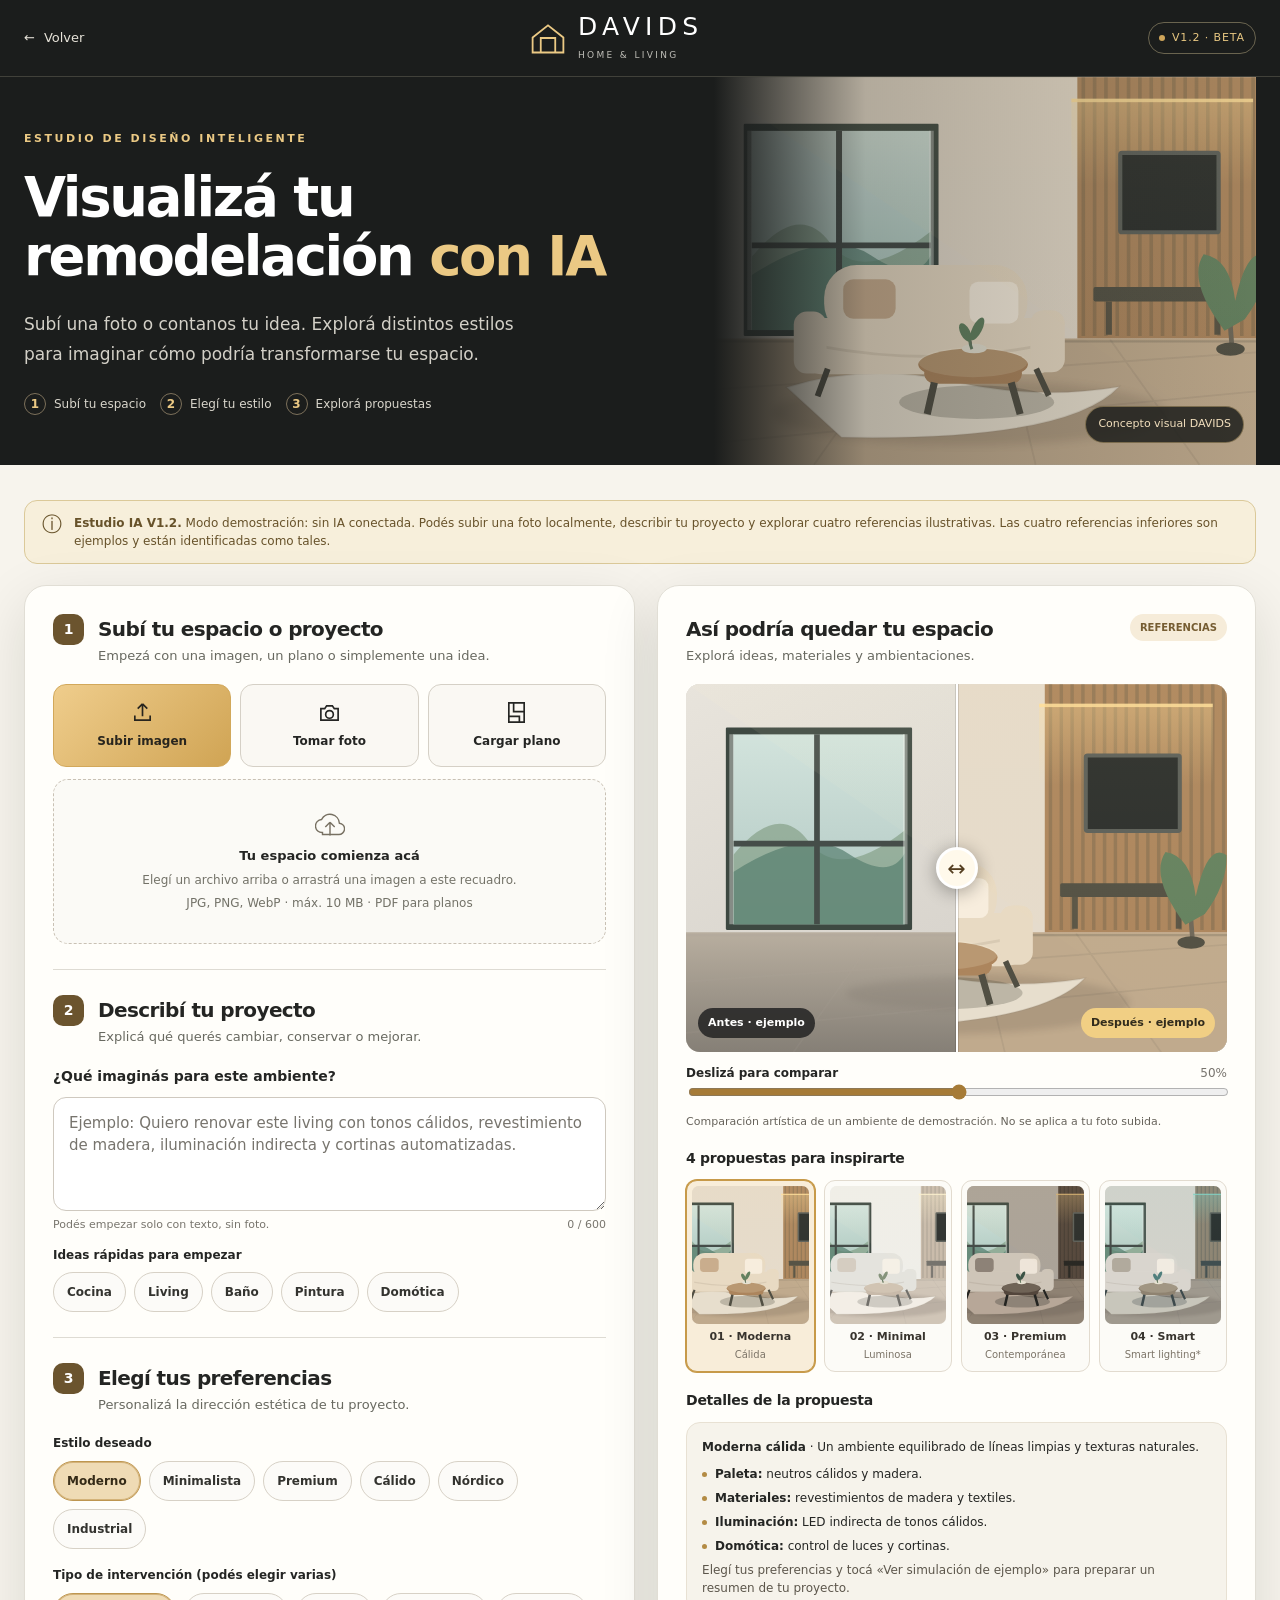
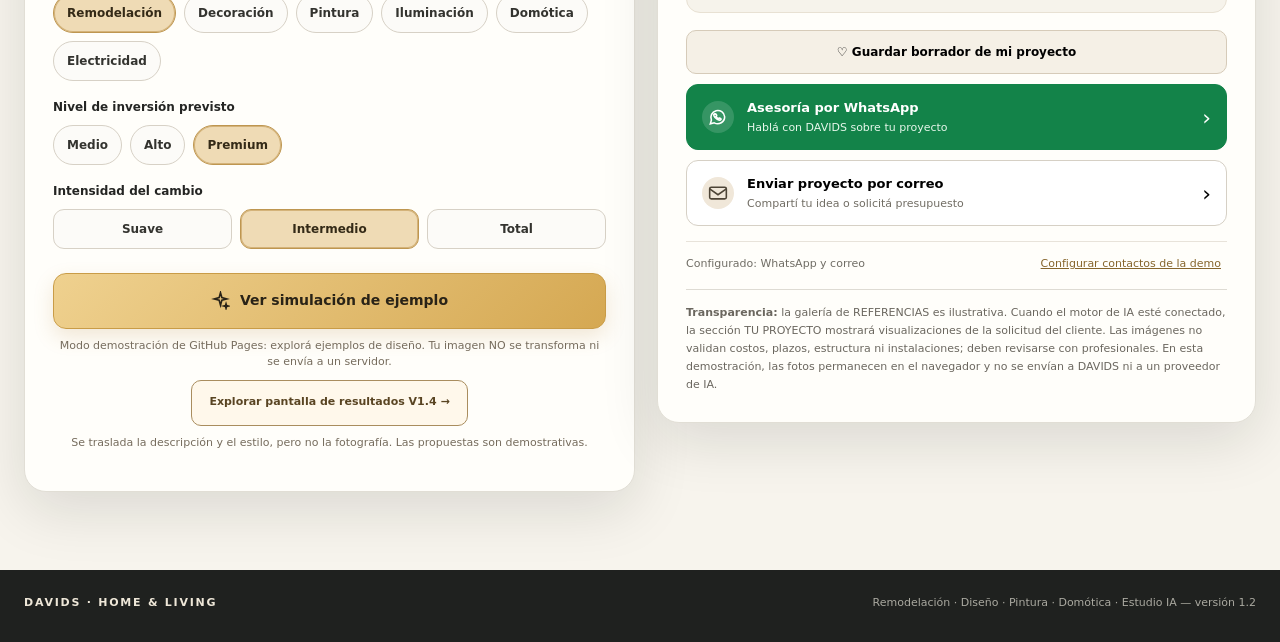
==== commit 359d3ca4: "Integrate DAVIDS V1.4 demo results and provisional business contacts" ====
--- a/estudio-ia.html
+++ b/estudio-ia.html
@@ -61,7 +61,7 @@
        <label class="consent-option"><input id="ai-consent" type="checkbox"> Acepto que mi foto o descripción se envíe al servicio de IA para crear visualizaciones conceptuales. Las imágenes no se almacenan en DAVIDS.</label>
       </div>
       <button class="action-cta" type="button" id="generate"><svg viewBox="0 0 24 24" aria-hidden="true"><path d="m12 2 1.7 6.3L20 10l-6.3 1.7L12 18l-1.7-6.3L4 10l6.3-1.7L12 2zm7 14 .7 2.3L22 19l-2.3.7L19 22l-.7-2.3L16 19l2.3-.7L19 16z"/></svg>Ver simulación de ejemplo</button>
-    <p class="below-cta" id="mode-hint">Mientras no haya un motor habilitado, este botón solo muestra ejemplos de diseño.</p><div id="generation-status" class="generation-status" role="status" aria-live="polite"></div><button type="button" class="cancel-generation" id="cancel-generation" hidden>Cancelar generación</button><p class="form-alert" id="form-alert" role="alert"></p>
+    <p class="below-cta" id="mode-hint">Mientras no haya un motor habilitado, este botón solo muestra ejemplos de diseño.</p><p class="below-cta"><a id="open-results-v14" href="resultados/" style="display:inline-flex;align-items:center;justify-content:center;min-height:46px;padding:11px 17px;border:1px solid #a98d5e;border-radius:10px;color:#594422;background:#fff8eb;font-weight:700;text-decoration:none">Explorar pantalla de resultados V1.4 →</a></p><p class="below-cta">Se traslada la descripción y el estilo, pero no la fotografía. Las propuestas son demostrativas.</p><div id="generation-status" class="generation-status" role="status" aria-live="polite"></div><button type="button" class="cancel-generation" id="cancel-generation" hidden>Cancelar generación</button><p class="form-alert" id="form-alert" role="alert"></p>
    </section>
    <aside class="right-col" aria-label="Propuestas de diseño de DAVIDS">
     <section class="panel live-result" id="ai-result-panel" aria-labelledby="ai-result-title" hidden>
@@ -93,7 +93,7 @@
 <script>
 (function(){'use strict';
 const $=id=>document.getElementById(id);
-const initialContacts={whatsapp:'',email:''}; // Reemplazar por canales oficiales para producción.
+const initialContacts={whatsapp:'5491158227395',email:'marcketing.digital@gmail.com'}; // Contactos provisionales.
 let contacts={...initialContacts};try{contacts={...contacts,...JSON.parse(localStorage.getItem('davids-demo-contactos')||'{}')}}catch(e){}
 const palette=[
  {title:'Moderna cálida',desc:'Un ambiente equilibrado de líneas limpias y texturas naturales.',wall:'#e5dbcc',wood:'#ac855d',floor:'#c0aa8d',sofa:'#e8dac3',detail:'#514f43',led:'#ffdf9a',carpet:'#e7decd',green:'#63815f',items:['Neutros cálidos, arena y roble','Revestimientos de madera y textiles','Luz indirecta cálida, regulable','Control de luces y cortinas']},
@@ -157,6 +157,7 @@
 function wa(){const msg=encodeURIComponent(summary());let url=contacts.whatsapp?'https://wa.me/'+contacts.whatsapp+'?text='+msg:'https://api.whatsapp.com/send?text='+msg;if(!contacts.whatsapp){notify('WhatsApp de DAVIDS todavía no está configurado. Esta demo no puede enviar la consulta.');return}window.open(url,'_blank','noopener,noreferrer')}
 function email(){if(!contacts.email){notify('El correo de DAVIDS todavía no está configurado. Esta demo no puede enviar la consulta.');return}const mail='mailto:'+(contacts.email||'')+'?subject='+encodeURIComponent('Consulta de remodelación · DAVIDS')+'&body='+encodeURIComponent(summary());window.location.href=mail}
 $('whatsapp').addEventListener('click',wa);$('mobile-wa').addEventListener('click',wa);$('email').addEventListener('click',email);$('mobile-email').addEventListener('click',email);
+$('open-results-v14').addEventListener('click',()=>{try{sessionStorage.setItem('davids-v14-transfer',JSON.stringify({description:$('project-text').value.trim(),style:chosen('styles')[0]}))}catch(e){}});
 window.DAVIDS_BRIDGE={getFile:()=>selectedFile,getPhotoUrl:()=>uploadedObjectUrl,getForm:()=>({description:$('project-text').value.trim(),style:chosen('styles')[0],interventions:chosen('interventions'),budget:chosen('budgets')[0],intensity:chosen('intensities')[0]}),notify,setCompanyContacts:company=>{contacts={...contacts,...Object.fromEntries(Object.entries(company).filter(([,v])=>Boolean(v)))};status();}};
 })();
 </script>
